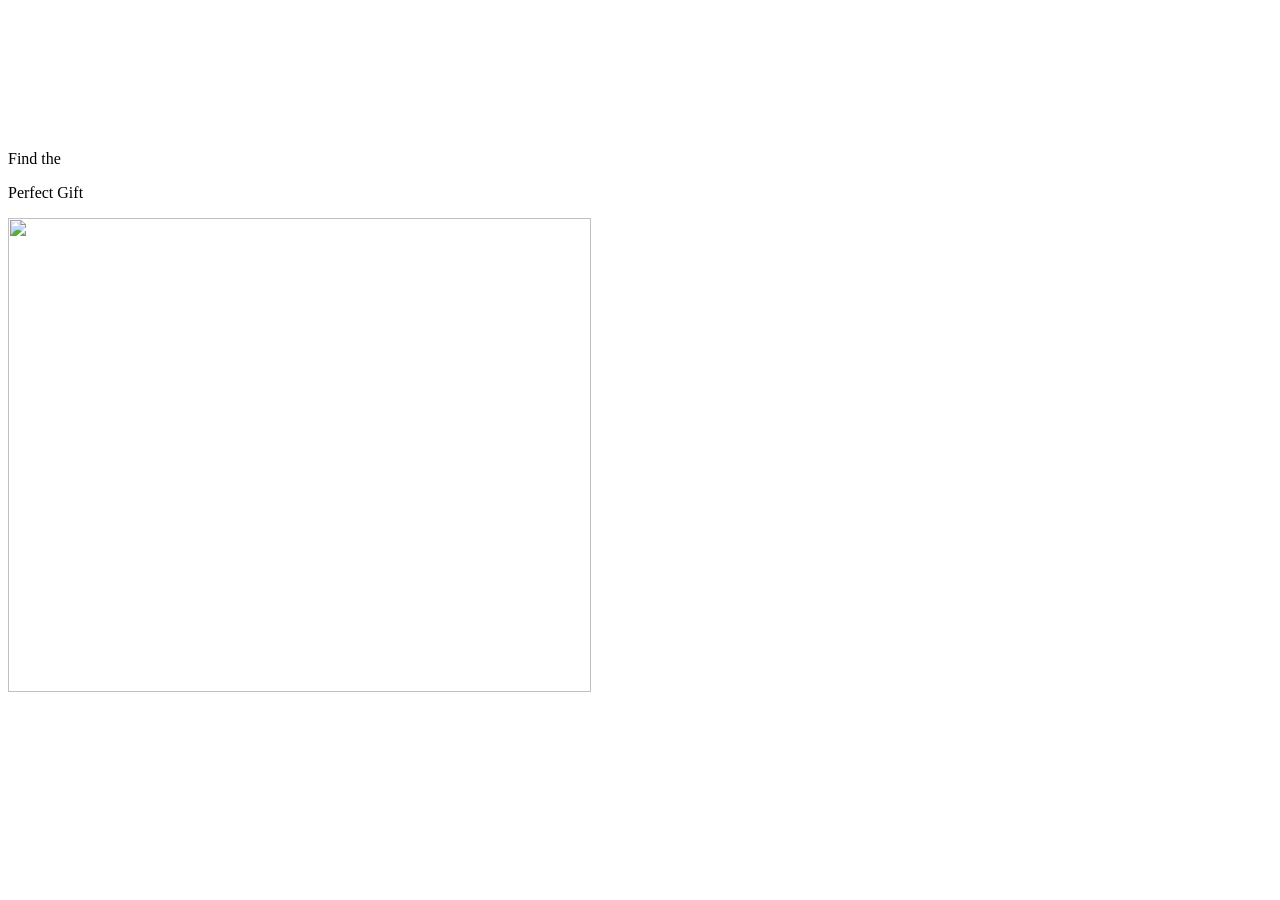
==== loadingpage.html @ 388670a9 "Add files via upload" ====
<!DOCTYPE html>
<html lang="en">
<head>
  <meta charset="UTF-8">
  <meta name="viewport" content="width=device-width, initial-scale=1.0">
  <title>Loading — The Perfect Gift</title>
  <link rel="stylesheet" href="loadingpage.css">
  <script src="favicon-cart.js" defer></script>
  <script src="loading-done.js" defer></script>
</head>
<body>
  <main class="content">
    <div class="loading-page" data-name="loading page" data-node-id="129:794">
      <div class="loading-float loading-float--watch" data-node-id="118:636" aria-hidden="true">
        <div class="loading-float-burst loading-float-burst--watch">
          <div class="loading-float-bob loading-float-bob--watch">
            <img src="imgs/laptop-watch.png" alt="">
          </div>
        </div>
      </div>
      <div class="loading-float loading-float--flowers" data-node-id="125:790" aria-hidden="true">
        <div class="loading-float-burst loading-float-burst--flowers">
          <div class="loading-float-bob loading-float-bob--plain">
            <img src="imgs/laptop-flowers.png" alt="">
          </div>
        </div>
      </div>
      <div class="loading-float loading-float--perfume" data-node-id="118:635" aria-hidden="true">
        <div class="loading-float-burst loading-float-burst--perfume">
          <div class="loading-float-bob loading-float-bob--plain">
            <img src="imgs/laptop-perfume.png" alt="">
          </div>
        </div>
      </div>
      <div class="loading-float loading-float--tickets" data-node-id="118:637" aria-hidden="true">
        <div class="loading-float-burst loading-float-burst--tickets">
          <div class="loading-float-bob loading-float-bob--tickets">
            <img src="imgs/laptop-tickets.png" alt="">
          </div>
        </div>
      </div>
      <div class="loading-float loading-float--keychain" data-node-id="120:639" aria-hidden="true">
        <div class="loading-float-burst loading-float-burst--keychain">
          <div class="loading-float-bob loading-float-bob--keychain">
            <img src="imgs/laptop-keychain.png" alt="">
          </div>
        </div>
      </div>
      <div class="loading-float loading-float--camera" data-node-id="120:640" aria-hidden="true">
        <div class="loading-float-burst loading-float-burst--camera">
          <div class="loading-float-bob loading-float-bob--camera">
            <img src="imgs/laptop-camera.png" alt="">
          </div>
        </div>
      </div>
      <div class="loading-float loading-float--airpods" data-node-id="118:634" aria-hidden="true">
        <div class="loading-float-burst loading-float-burst--airpods">
          <div class="loading-float-bob loading-float-bob--airpods">
            <img src="imgs/laptop-airpods.png" alt="">
          </div>
        </div>
      </div>

      <div class="loading-hero" data-node-id="120:668">
        <p class="loading-hero-find" data-node-id="118:631">Find the</p>
        <p class="loading-hero-perfect" data-node-id="118:632">Perfect Gift</p>
      </div>

      <div class="loading-box" data-node-id="153:12">
        <img src="imgs/bigbox.png" alt="" width="583" height="474">
      </div>
    </div>
  </main>
</body>
</html>
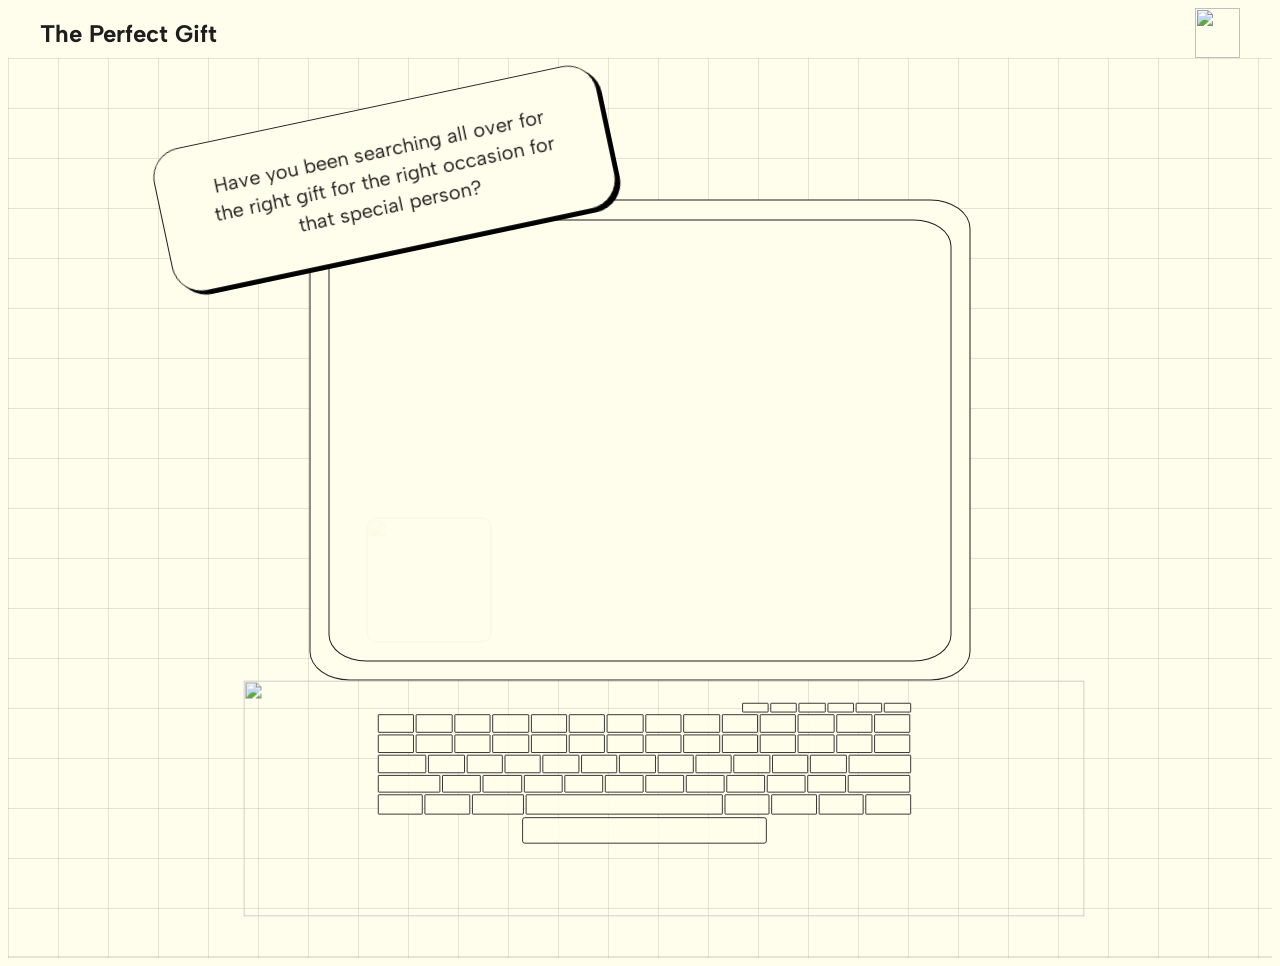
==== commit 17d7bddf: "uploading large images with LFS" ====
--- a/loadingpage.html
+++ b/loadingpage.html
@@ -1,75 +1,75 @@
-<!DOCTYPE html>
-<html lang="en">
-<head>
-  <meta charset="UTF-8">
-  <meta name="viewport" content="width=device-width, initial-scale=1.0">
-  <title>Loading — The Perfect Gift</title>
-  <link rel="stylesheet" href="loadingpage.css">
-  <script src="favicon-cart.js" defer></script>
-  <script src="loading-done.js" defer></script>
-</head>
-<body>
-  <main class="content">
-    <div class="loading-page" data-name="loading page" data-node-id="129:794">
-      <div class="loading-float loading-float--watch" data-node-id="118:636" aria-hidden="true">
-        <div class="loading-float-burst loading-float-burst--watch">
-          <div class="loading-float-bob loading-float-bob--watch">
-            <img src="imgs/laptop-watch.png" alt="">
-          </div>
-        </div>
-      </div>
-      <div class="loading-float loading-float--flowers" data-node-id="125:790" aria-hidden="true">
-        <div class="loading-float-burst loading-float-burst--flowers">
-          <div class="loading-float-bob loading-float-bob--plain">
-            <img src="imgs/laptop-flowers.png" alt="">
-          </div>
-        </div>
-      </div>
-      <div class="loading-float loading-float--perfume" data-node-id="118:635" aria-hidden="true">
-        <div class="loading-float-burst loading-float-burst--perfume">
-          <div class="loading-float-bob loading-float-bob--plain">
-            <img src="imgs/laptop-perfume.png" alt="">
-          </div>
-        </div>
-      </div>
-      <div class="loading-float loading-float--tickets" data-node-id="118:637" aria-hidden="true">
-        <div class="loading-float-burst loading-float-burst--tickets">
-          <div class="loading-float-bob loading-float-bob--tickets">
-            <img src="imgs/laptop-tickets.png" alt="">
-          </div>
-        </div>
-      </div>
-      <div class="loading-float loading-float--keychain" data-node-id="120:639" aria-hidden="true">
-        <div class="loading-float-burst loading-float-burst--keychain">
-          <div class="loading-float-bob loading-float-bob--keychain">
-            <img src="imgs/laptop-keychain.png" alt="">
-          </div>
-        </div>
-      </div>
-      <div class="loading-float loading-float--camera" data-node-id="120:640" aria-hidden="true">
-        <div class="loading-float-burst loading-float-burst--camera">
-          <div class="loading-float-bob loading-float-bob--camera">
-            <img src="imgs/laptop-camera.png" alt="">
-          </div>
-        </div>
-      </div>
-      <div class="loading-float loading-float--airpods" data-node-id="118:634" aria-hidden="true">
-        <div class="loading-float-burst loading-float-burst--airpods">
-          <div class="loading-float-bob loading-float-bob--airpods">
-            <img src="imgs/laptop-airpods.png" alt="">
-          </div>
-        </div>
-      </div>
-
-      <div class="loading-hero" data-node-id="120:668">
-        <p class="loading-hero-find" data-node-id="118:631">Find the</p>
-        <p class="loading-hero-perfect" data-node-id="118:632">Perfect Gift</p>
-      </div>
-
-      <div class="loading-box" data-node-id="153:12">
-        <img src="imgs/bigbox.png" alt="" width="583" height="474">
-      </div>
-    </div>
-  </main>
-</body>
-</html>
+<!DOCTYPE html>
+<html lang="en">
+<head>
+  <meta charset="UTF-8">
+  <meta name="viewport" content="width=device-width, initial-scale=1.0">
+  <title>Loading — The Perfect Gift</title>
+  <link rel="stylesheet" href="loadingpage.css">
+  <script src="favicon-cart.js" defer></script>
+  <script src="loading-done.js" defer></script>
+</head>
+<body>
+  <main class="content">
+    <div class="loading-page" data-name="loading page" data-node-id="129:794">
+      <div class="loading-float loading-float--watch" data-node-id="118:636" aria-hidden="true">
+        <div class="loading-float-burst loading-float-burst--watch">
+          <div class="loading-float-bob loading-float-bob--watch">
+            <img src="imgs/laptop-watch.png" alt="">
+          </div>
+        </div>
+      </div>
+      <div class="loading-float loading-float--flowers" data-node-id="125:790" aria-hidden="true">
+        <div class="loading-float-burst loading-float-burst--flowers">
+          <div class="loading-float-bob loading-float-bob--plain">
+            <img src="imgs/laptop-flowers.png" alt="">
+          </div>
+        </div>
+      </div>
+      <div class="loading-float loading-float--perfume" data-node-id="118:635" aria-hidden="true">
+        <div class="loading-float-burst loading-float-burst--perfume">
+          <div class="loading-float-bob loading-float-bob--plain">
+            <img src="imgs/laptop-perfume.png" alt="">
+          </div>
+        </div>
+      </div>
+      <div class="loading-float loading-float--tickets" data-node-id="118:637" aria-hidden="true">
+        <div class="loading-float-burst loading-float-burst--tickets">
+          <div class="loading-float-bob loading-float-bob--tickets">
+            <img src="imgs/laptop-tickets.png" alt="">
+          </div>
+        </div>
+      </div>
+      <div class="loading-float loading-float--keychain" data-node-id="120:639" aria-hidden="true">
+        <div class="loading-float-burst loading-float-burst--keychain">
+          <div class="loading-float-bob loading-float-bob--keychain">
+            <img src="imgs/laptop-keychain.png" alt="">
+          </div>
+        </div>
+      </div>
+      <div class="loading-float loading-float--camera" data-node-id="120:640" aria-hidden="true">
+        <div class="loading-float-burst loading-float-burst--camera">
+          <div class="loading-float-bob loading-float-bob--camera">
+            <img src="imgs/laptop-camera.png" alt="">
+          </div>
+        </div>
+      </div>
+      <div class="loading-float loading-float--airpods" data-node-id="118:634" aria-hidden="true">
+        <div class="loading-float-burst loading-float-burst--airpods">
+          <div class="loading-float-bob loading-float-bob--airpods">
+            <img src="imgs/laptop-airpods.png" alt="">
+          </div>
+        </div>
+      </div>
+
+      <div class="loading-hero" data-node-id="120:668">
+        <p class="loading-hero-find" data-node-id="118:631">Find the</p>
+        <p class="loading-hero-perfect" data-node-id="118:632">Perfect Gift</p>
+      </div>
+
+      <div class="loading-box" data-node-id="153:12">
+        <img src="imgs/bigbox.png" alt="" width="583" height="474">
+      </div>
+    </div>
+  </main>
+</body>
+</html>
--- a/loadingpage.css
+++ b/loadingpage.css
@@ -0,0 +1,398 @@
+@import url('https://fonts.googleapis.com/css2?family=Albert+Sans:ital,wght@0,100..900;1,100..900&family=Beau+Rivage&display=swap');
+
+html {
+  overflow-x: hidden;
+  height: 100%;
+}
+
+body {
+  margin: 0;
+  min-height: 100%;
+  font-family: "Albert Sans", sans-serif;
+  font-optical-sizing: auto;
+  color: #1f1e1e;
+  background-color: #fffeec;
+  overflow-x: hidden;
+}
+
+.content {
+  position: relative;
+  z-index: 0;
+  box-sizing: border-box;
+  min-height: 100vh;
+  min-height: 100dvh;
+  padding: 16px 20px 32px;
+  background-size: 50px 50px;
+  background-image:
+    linear-gradient(to right, rgba(0, 0, 0, 0.1) 1px, transparent 1px),
+    linear-gradient(to bottom, rgba(0, 0, 0, 0.1) 1px, transparent 1px);
+  background-color: #fffeec;
+  border-bottom: 2px solid rgba(0, 0, 0, 0.1);
+}
+
+.loading-page {
+  position: relative;
+  width: min(900px, 100%);
+  min-height: min(92vh, 940px);
+  margin: 0 auto;
+  --burst-delay: 0.5s;
+  --burst-duration: 0.65s;
+  --bob-start: calc(var(--burst-delay) + var(--burst-duration));
+}
+
+.loading-float {
+  position: absolute;
+  z-index: 1;
+  pointer-events: none;
+  display: flex;
+  align-items: center;
+  justify-content: center;
+}
+
+.loading-float-burst {
+  width: 100%;
+  transform-origin: center center;
+  opacity: 0;
+  will-change: transform, opacity;
+}
+
+.loading-float-burst--watch {
+  animation: burst-watch var(--burst-duration) cubic-bezier(0.34, 1.56, 0.64, 1) var(--burst-delay) forwards;
+}
+
+.loading-float-burst--flowers {
+  animation: burst-flowers var(--burst-duration) cubic-bezier(0.34, 1.56, 0.64, 1) var(--burst-delay) forwards;
+}
+
+.loading-float-burst--perfume {
+  animation: burst-perfume var(--burst-duration) cubic-bezier(0.34, 1.56, 0.64, 1) var(--burst-delay) forwards;
+}
+
+.loading-float-burst--tickets {
+  animation: burst-tickets var(--burst-duration) cubic-bezier(0.34, 1.56, 0.64, 1) var(--burst-delay) forwards;
+}
+
+.loading-float-burst--keychain {
+  animation: burst-keychain var(--burst-duration) cubic-bezier(0.34, 1.56, 0.64, 1) var(--burst-delay) forwards;
+}
+
+.loading-float-burst--camera {
+  animation: burst-camera var(--burst-duration) cubic-bezier(0.34, 1.56, 0.64, 1) var(--burst-delay) forwards;
+}
+
+.loading-float-burst--airpods {
+  animation: burst-airpods var(--burst-duration) cubic-bezier(0.34, 1.56, 0.64, 1) var(--burst-delay) forwards;
+}
+
+.loading-float-bob {
+  display: block;
+  width: 100%;
+  height: auto;
+  will-change: transform;
+}
+
+.loading-float-bob img {
+  display: block;
+  width: 100%;
+  height: auto;
+  max-width: none;
+  object-fit: contain;
+}
+
+.loading-float--flowers img {
+  border-radius: 30px;
+}
+
+.loading-float--flowers .loading-float-burst {
+  border-radius: 30px;
+  overflow: hidden;
+}
+
+.loading-float--watch {
+  left: 11%;
+  top: calc(-2% + 20px);
+  width: min(13%, 190px);
+}
+
+.loading-float--flowers {
+  left: calc(-2% - 60px);
+  top: 19%;
+  width: min(15.5%, 218px);
+}
+
+.loading-float--perfume {
+  left: 67%;
+  top: calc(-4% + 20px);
+  width: min(12.5%, 180px);
+}
+
+.loading-float--tickets {
+  left: calc(88% + 60px);
+  top: calc(6% + 40px);
+  width: min(17.5%, 254px);
+}
+
+.loading-float--keychain {
+  left: 43%;
+  top: calc(-1% + 20px);
+  width: min(12%, 175px);
+}
+
+.loading-float--camera {
+  left: calc(3% - 30px);
+  top: calc(49% - 10px);
+  width: min(19%, 275px);
+}
+
+.loading-float--airpods {
+  left: calc(83% + 35px);
+  top: calc(46% + 5px);
+  width: min(15%, 217px);
+}
+
+/* Burst: start stacked toward box center (under bigbox), then spring to final layout */
+@keyframes burst-watch {
+  0% {
+    opacity: 0;
+    transform: translate(195px, 255px) scale(0.1);
+  }
+  100% {
+    opacity: 1;
+    transform: translate(0, 0) scale(1);
+  }
+}
+
+@keyframes burst-flowers {
+  0% {
+    opacity: 0;
+    transform: translate(265px, 195px) scale(0.1);
+  }
+  100% {
+    opacity: 1;
+    transform: translate(0, 0) scale(1);
+  }
+}
+
+@keyframes burst-perfume {
+  0% {
+    opacity: 0;
+    transform: translate(-155px, 260px) scale(0.1);
+  }
+  100% {
+    opacity: 1;
+    transform: translate(0, 0) scale(1);
+  }
+}
+
+@keyframes burst-tickets {
+  0% {
+    opacity: 0;
+    transform: translate(-235px, 215px) scale(0.1);
+  }
+  100% {
+    opacity: 1;
+    transform: translate(0, 0) scale(1);
+  }
+}
+
+@keyframes burst-keychain {
+  0% {
+    opacity: 0;
+    transform: translate(35px, 275px) scale(0.1);
+  }
+  100% {
+    opacity: 1;
+    transform: translate(0, 0) scale(1);
+  }
+}
+
+@keyframes burst-camera {
+  0% {
+    opacity: 0;
+    transform: translate(240px, 95px) scale(0.1);
+  }
+  100% {
+    opacity: 1;
+    transform: translate(0, 0) scale(1);
+  }
+}
+
+@keyframes burst-airpods {
+  0% {
+    opacity: 0;
+    transform: translate(-210px, 120px) scale(0.1);
+  }
+  100% {
+    opacity: 1;
+    transform: translate(0, 0) scale(1);
+  }
+}
+
+/* Bob: only after burst completes */
+.loading-float-bob--watch {
+  transform: rotate(106.5deg);
+  animation: loading-bob-watch-inner 4s ease-in-out var(--bob-start) infinite;
+}
+
+.loading-float--flowers .loading-float-bob--plain {
+  animation: loading-bob-plain-inner 4s ease-in-out calc(var(--bob-start) + 0.4s) infinite;
+}
+
+.loading-float--perfume .loading-float-bob--plain {
+  animation: loading-bob-plain-inner 4s ease-in-out calc(var(--bob-start) + 0.8s) infinite;
+}
+
+.loading-float-bob--tickets {
+  transform: rotate(21.9deg);
+  animation: loading-bob-tickets-inner 4s ease-in-out calc(var(--bob-start) + 1.2s) infinite;
+}
+
+.loading-float-bob--keychain {
+  transform: rotate(-22deg);
+  animation: loading-bob-keychain-inner 4s ease-in-out calc(var(--bob-start) + 1.6s) infinite;
+}
+
+.loading-float-bob--camera {
+  transform: rotate(48.5deg);
+  animation: loading-bob-camera-inner 4s ease-in-out calc(var(--bob-start) + 0.2s) infinite;
+}
+
+.loading-float-bob--airpods {
+  transform: rotate(22.3deg);
+  animation: loading-bob-airpods-inner 4s ease-in-out calc(var(--bob-start) + 1s) infinite;
+}
+
+@keyframes loading-bob-plain-inner {
+  0%,
+  100% {
+    transform: translateY(0);
+  }
+  50% {
+    transform: translateY(-8px);
+  }
+}
+
+@keyframes loading-bob-watch-inner {
+  0%,
+  100% {
+    transform: translateY(0) rotate(106.5deg);
+  }
+  50% {
+    transform: translateY(-8px) rotate(106.5deg);
+  }
+}
+
+@keyframes loading-bob-tickets-inner {
+  0%,
+  100% {
+    transform: translateY(0) rotate(21.9deg);
+  }
+  50% {
+    transform: translateY(-8px) rotate(21.9deg);
+  }
+}
+
+@keyframes loading-bob-keychain-inner {
+  0%,
+  100% {
+    transform: translateY(0) rotate(-22deg);
+  }
+  50% {
+    transform: translateY(-8px) rotate(-22deg);
+  }
+}
+
+@keyframes loading-bob-camera-inner {
+  0%,
+  100% {
+    transform: translateY(0) rotate(48.5deg);
+  }
+  50% {
+    transform: translateY(-8px) rotate(48.5deg);
+  }
+}
+
+@keyframes loading-bob-airpods-inner {
+  0%,
+  100% {
+    transform: translateY(0) rotate(22.3deg);
+  }
+  50% {
+    transform: translateY(-8px) rotate(22.3deg);
+  }
+}
+
+.loading-hero {
+  position: relative;
+  z-index: 2;
+  text-align: center;
+  padding-top: calc(clamp(100px, 18vh, 260px) + 70px);
+  max-width: 632px;
+  margin-left: auto;
+  margin-right: auto;
+}
+
+.loading-hero-find {
+  margin: 0;
+  font-size: 48px;
+  font-weight: 700;
+  line-height: 1.1;
+  color: #1f1e1e;
+}
+
+.loading-hero-perfect {
+  margin: 0.15em 0 0;
+  font-family: "Beau Rivage", cursive;
+  font-size: 96px;
+  font-weight: 400;
+  line-height: 1.05;
+  color: #1f1e1e;
+}
+
+.loading-box {
+  position: relative;
+  z-index: 4;
+  width: min(582px, 90%);
+  margin: 0.5rem auto 0;
+  display: flex;
+  justify-content: center;
+}
+
+.loading-box img {
+  display: block;
+  width: 100%;
+  height: auto;
+  max-width: 583px;
+  object-fit: contain;
+}
+
+@media (max-width: 900px) {
+  .loading-hero-find {
+    font-size: 32px;
+  }
+
+  .loading-hero-perfect {
+    font-size: 56px;
+  }
+
+  .loading-float--watch,
+  .loading-float--flowers,
+  .loading-float--perfume,
+  .loading-float--tickets,
+  .loading-float--keychain,
+  .loading-float--camera,
+  .loading-float--airpods {
+    width: min(22vw, 120px);
+  }
+
+  .loading-page {
+    min-height: auto;
+    padding-bottom: 2rem;
+  }
+}
+
+@media (max-width: 600px) {
+  .loading-hero-perfect {
+    font-size: 44px;
+  }
+}
